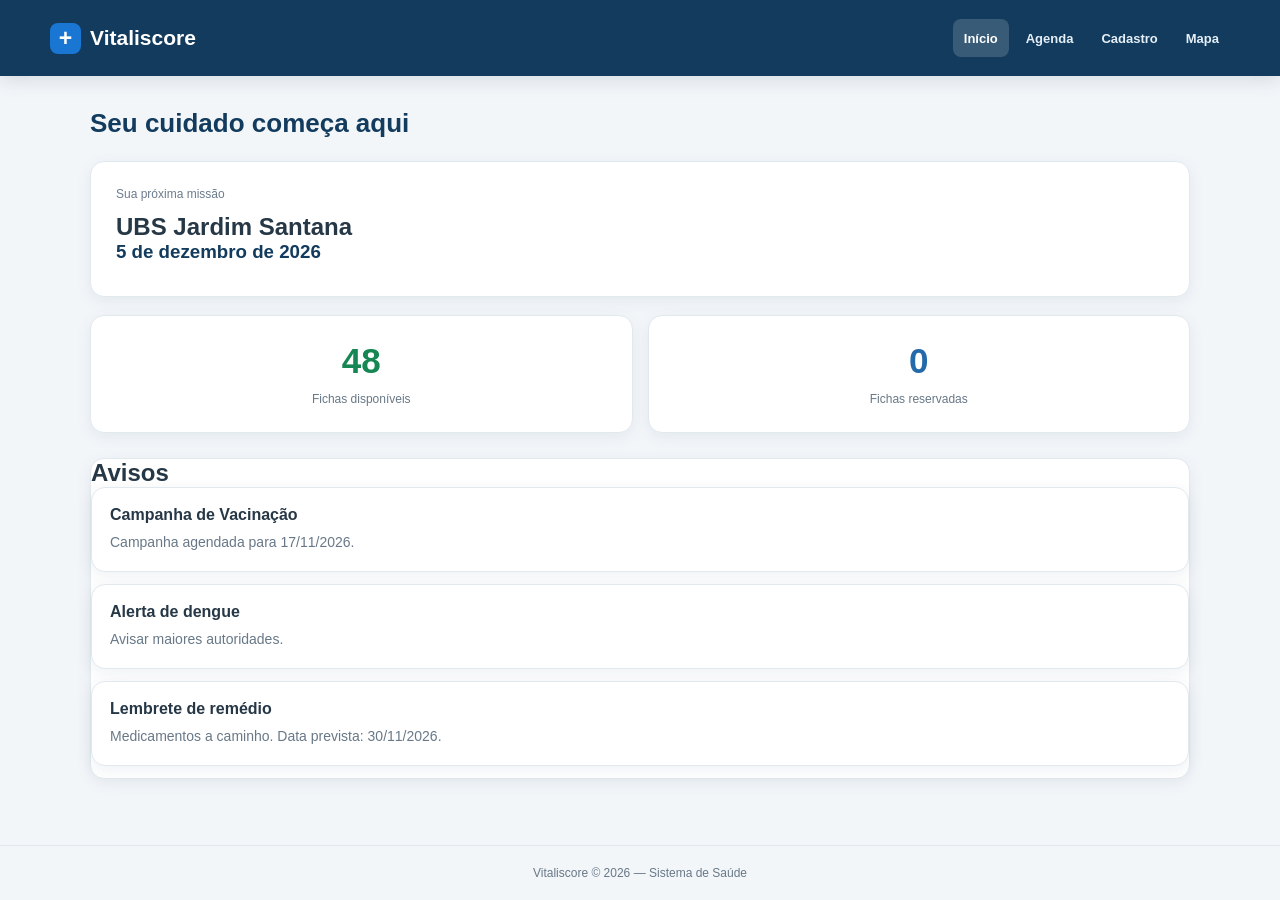
==== inicio.html @ ecdd8563 "Rename index.html to inicio.html" ====
<!DOCTYPE html>
<html lang="pt-BR">
<head>
    <meta charset="UTF-8">
    <meta name="viewport" content="width=device-width, initial-scale=1.0">
    <meta name="theme-color" content="#123b5d">
    <title>Início | Vitaliscore</title>
    <link rel="stylesheet" href="inicio.css">
    <link rel="stylesheet" href="comum.css">
</head>
<body>

    <header class="site-header">
        <div class="header-content">
            <a class="site-brand" href="index.html"><span class="brand-mark">+</span>Vitaliscore</a>
            <nav class="site-nav" aria-label="Navegação principal">
                <a href="index.html" aria-current="page">Início</a>
                <a href="agenda.html">Agenda</a>
                <a href="cadas.html">Cadastro</a>
                <a href="mapa.html">Mapa</a>
            </nav>
        </div>
    </header>

    <main class="home-content">
        <h1>Seu cuidado começa aqui</h1>

        <section class="quadrado card">
            <p>Sua próxima missão</p>
            <h2>UBS Jardim Santana</h2>
            <h3 id="data"></h3>
        </section>

        <section class="manu" aria-label="Resumo de fichas">
            <div class="ficha card">
                <h3 id="ficha">0</h3>
                <small>Fichas disponíveis</small>
            </div>
            <div class="fichas card">
                <h3 id="reservadas">0</h3>
                <small>Fichas reservadas</small>
            </div>
        </section>

        <section class="avisos">
            <h2>Avisos</h2>
            <div class="notificacao card">
                Campanha de Vacinação
                <p>Campanha agendada para 17/11/2026.</p>
            </div>
            <div class="notificacao card">
                Alerta de dengue
                <p>Avisar maiores autoridades.</p>
            </div>
            <div class="notificacao card">
                Lembrete de remédio
                <p>Medicamentos a caminho. Data prevista: 30/11/2026.</p>
            </div>
        </section>
    </main>

    <footer class="site-footer"><p>Vitaliscore © 2026 — Sistema de Saúde</p></footer>
    <script src="inicio.js"></script>

</body>
</html>
---- inicio.css ----
* {
    margin: 0;
    padding: 0;
    box-sizing: border-box;
}

body {
    font-family: Arial, sans-serif;
    background: #f3f6f9;
    color: #263746;
}

.home-content {
    width: min(1100px, calc(100% - 40px));
    margin: 32px auto 44px;
}

.home-content > h1 {
    margin: 0 0 22px;
    font-size: 26px;
    color: #123b5d;
}

/* CONSULTA */

.quadrado {
    background: #ffffff;
    margin: 0 0 18px;
    padding: 25px;
    border-radius: 14px;
    box-shadow: 0 3px 12px rgba(0,0,0,0.06);
}

.quadrado p {
    color: #6b7c8d;
    font-size: 12px;
    margin-bottom: 12px;
}

.quadrado h3 {
    margin-bottom: 8px;
    color: #123b5d;
}

/* FICHAS */

.manu {
    display: flex;
    gap: 15px;
    margin: 0 0 18px;
}

.ficha,
.fichas {
    background: white;
    flex: 1;
    padding: 25px 15px;
    border-radius: 14px;
    text-align: center;
    box-shadow: 0 3px 12px rgba(0,0,0,0.06);
}

.ficha h3 {
    color: #168653;
    font-size: 35px;
    margin-bottom: 8px;
}

.fichas h3 {
    color: #246aab;
    font-size: 35px;
    margin-bottom: 8px;
}

.ficha small,
.fichas small {
    color: #687887;
    font-size: 12px;
}

/* AVISOS */

.avisos {
    margin: 25px 0 0;
}

.avisos > h3 {
    color: #123b5d;
    margin-bottom: 15px;
}

.notificacao {
    background: white;
    padding: 18px;
    margin-bottom: 12px;
    border-radius: 12px;
    border-left: 4px solid #246aab;
    box-shadow: 0 3px 10px rgba(0,0,0,0.04);
    font-weight: bold;
}

.notificacao p {
    color: #687887;
    font-weight: normal;
    font-size: 14px;
    margin-top: 8px;
    line-height: 1.5;
}

/* AVISO DAS FICHAS */

#aviso {
    font-weight: bold;
}

/* RESPONSIVIDADE */

@media (max-width: 480px) {

    .home-content {
        width: calc(100% - 28px);
        margin: 24px auto 34px;
    }

    .home-content > h1 {
        font-size: 21px;
    }

    .manu {
        gap: 10px;
    }

    .ficha,
    .fichas {
        padding: 20px 8px;
    }

    .ficha h3,
    .fichas h3 {
        font-size: 29px;
    }

    .quadrado {
        padding: 20px;
    }

}
---- comum.css ----
:root {
    color-scheme: light;
    --brand: #123b5d;
    --brand-strong: #0d2f4b;
    --accent: #1976d2;
    --accent-soft: #eaf3fb;
    --text: #263746;
    --muted: #687887;
    --line: #e1e9ef;
    --surface: #ffffff;
    --page: #f3f6f9;
    --radius: 14px;
    --shadow: 0 4px 16px rgba(18, 59, 93, .07);
}

* {
    box-sizing: border-box;
}

body {
    min-height: 100vh;
    margin: 0;
    display: flex;
    flex-direction: column;
    font-family: Arial, "Segoe UI", sans-serif;
    color: var(--text);
    background: var(--page);
}

main {
    flex: 1;
}

.site-header {
    background: var(--brand);
    color: #fff;
    box-shadow: 0 4px 18px rgba(18, 59, 93, .14);
}

.header-content {
    width: min(1180px, calc(100% - 40px));
    min-height: 76px;
    margin: 0 auto;
    padding: 14px 0;
    display: flex;
    align-items: center;
    justify-content: space-between;
    flex-wrap: wrap;
    gap: 14px 24px;
}

.site-brand {
    display: inline-flex;
    align-items: center;
    gap: 9px;
    color: #fff;
    font-size: 21px;
    font-weight: 700;
    text-decoration: none;
    white-space: nowrap;
}

.brand-mark {
    display: inline-grid;
    width: 31px;
    height: 31px;
    place-items: center;
    border-radius: 8px;
    background: var(--accent);
    color: #fff;
    font-size: 23px;
    line-height: 1;
}

.site-nav {
    display: flex;
    align-items: center;
    justify-content: flex-end;
    flex-wrap: wrap;
    gap: 6px;
}

.site-nav a {
    display: inline-flex;
    min-height: 38px;
    align-items: center;
    padding: 8px 11px;
    border-radius: 8px;
    color: #e5eff7;
    font-size: 13px;
    font-weight: 600;
    text-decoration: none;
    transition: background .2s, color .2s;
}

.site-nav a:hover,
.site-nav a:focus-visible,
.site-nav a[aria-current="page"] {
    background: rgba(255, 255, 255, .16);
    color: #fff;
}

.site-footer {
    margin-top: auto;
    padding: 20px;
    border-top: 1px solid var(--line);
    color: var(--muted);
    text-align: center;
    font-size: 12px;
}

.site-footer p {
    margin: 0;
}

.card,
.panel,
.filtros,
.calendario,
.consulta,
.avisos,
.quadrado,
.ficha,
.fichas,
.notificacao {
    border: 1px solid var(--line);
    border-radius: var(--radius);
    background: var(--surface);
    box-shadow: var(--shadow);
}

button,
input,
select,
textarea {
    font: inherit;
}

button,
.btn {
    border-radius: 8px;
    transition: background-color .2s, border-color .2s, color .2s, transform .2s;
}

.btn-primary,
.btn-cadastrar,
.submit {
    border: 0;
    border-radius: 8px;
    background: var(--brand);
    color: #fff;
    font-weight: 700;
}

.btn-primary:hover,
.btn-cadastrar:hover,
.submit:hover {
    background: var(--brand-strong);
}

input,
select,
textarea {
    border-color: var(--line);
    border-radius: 8px;
    color: var(--text);
}

button:focus-visible,
a:focus-visible,
input:focus-visible,
select:focus-visible,
textarea:focus-visible {
    outline: 3px solid rgba(25, 118, 210, .3);
    outline-offset: 2px;
}

@media (max-width: 650px) {
    .header-content {
        width: calc(100% - 28px);
        justify-content: center;
        padding: 13px 0;
    }

    .site-brand {
        font-size: 19px;
    }

    .site-nav {
        width: 100%;
        justify-content: center;
        gap: 2px;
    }

    .site-nav a {
        min-height: 36px;
        padding: 7px 9px;
        font-size: 12px;
    }
}
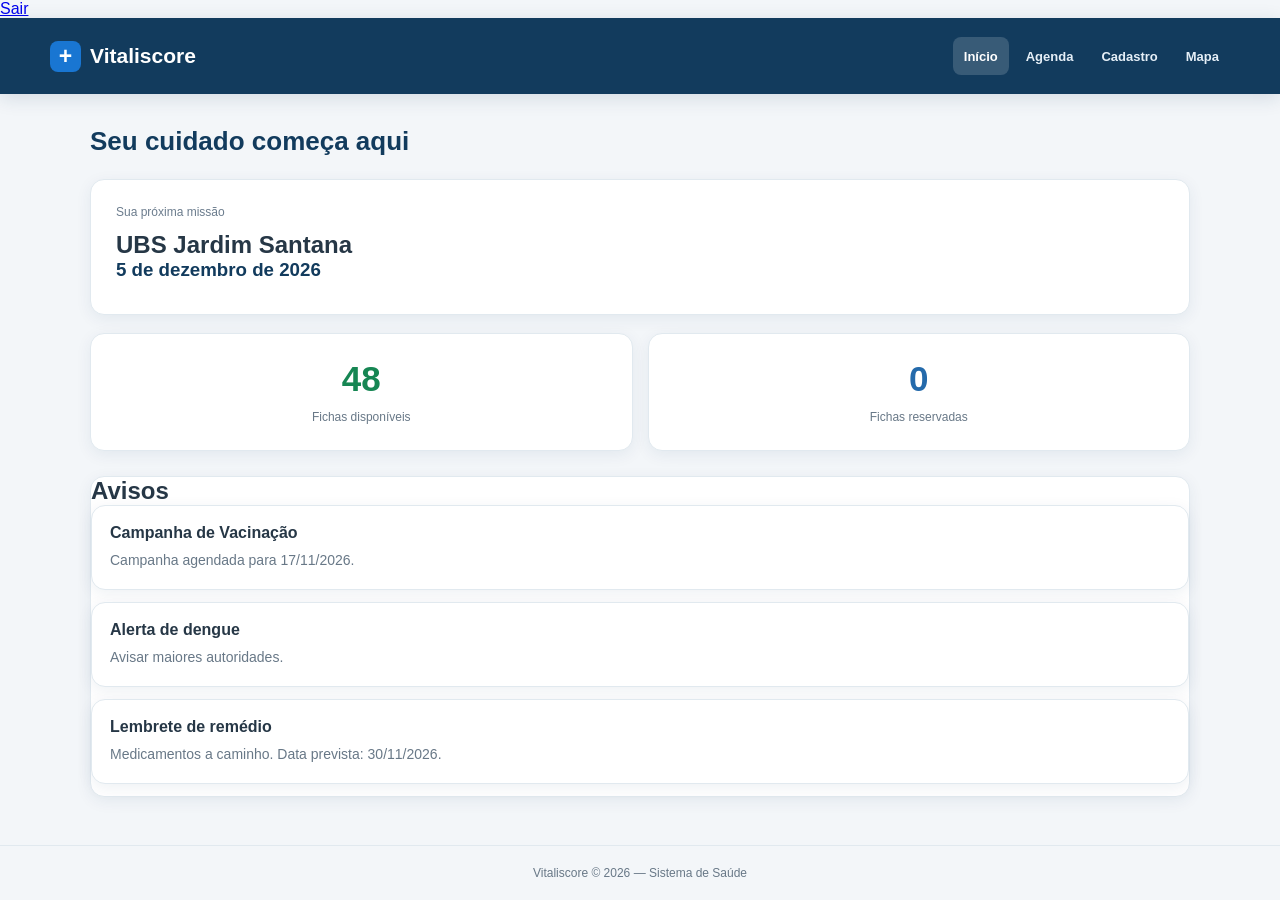
==== commit 87fcbad1: "Update inicio.html" ====
--- a/inicio.html
+++ b/inicio.html
@@ -8,6 +8,9 @@
     <title>Início | Vitaliscore</title>
     <link rel="stylesheet" href="inicio.css">
     <link rel="stylesheet" href="comum.css">
+    <a  href="../index.html" class="btn btn-outline btn-small"">
+                Sair
+            </a>
 </head>
 <body>
 
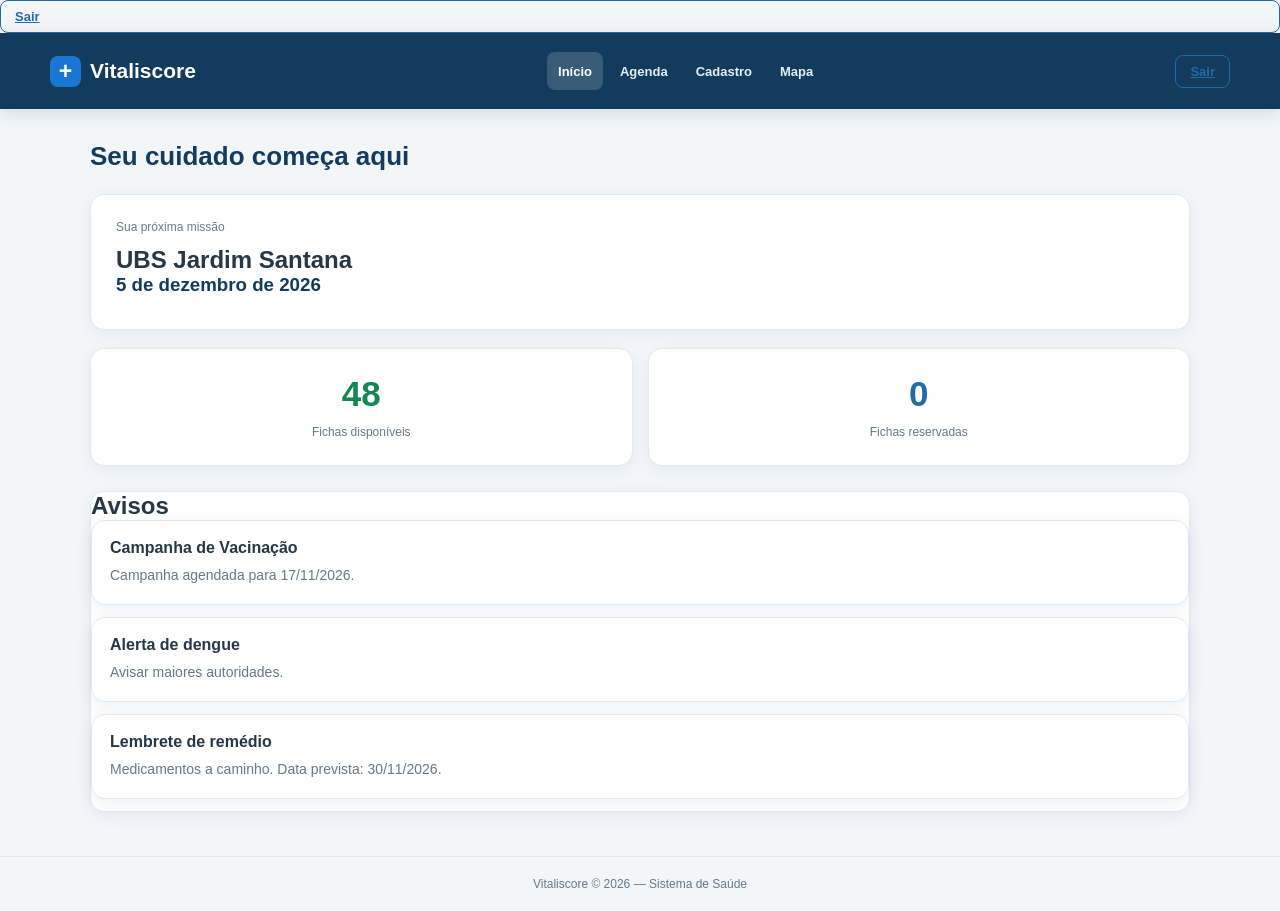
==== commit bfbdd1e2: "Update inicio.html" ====
--- a/inicio.html
+++ b/inicio.html
@@ -14,17 +14,26 @@
 </head>
 <body>
 
-    <header class="site-header">
-        <div class="header-content">
-            <a class="site-brand" href="index.html"><span class="brand-mark">+</span>Vitaliscore</a>
-            <nav class="site-nav" aria-label="Navegação principal">
-                <a href="index.html" aria-current="page">Início</a>
-                <a href="agenda.html">Agenda</a>
-                <a href="cadas.html">Cadastro</a>
-                <a href="mapa.html">Mapa</a>
-            </nav>
-        </div>
-    </header>
+   <header class="site-header">
+    <div class="header-content">
+
+        <a class="site-brand" href="index.html">
+            <span class="brand-mark">+</span>Vitaliscore
+        </a>
+
+        <nav class="site-nav" aria-label="Navegação principal">
+            <a href="index.html" aria-current="page">Início</a>
+            <a href="agenda.html">Agenda</a>
+            <a href="cadas.html">Cadastro</a>
+            <a href="mapa.html">Mapa</a>
+        </nav>
+
+        <a href="../index.html" class="btn btn-outline btn-small btn-sair">
+            Sair
+        </a>
+
+    </div>
+</header>
 
     <main class="home-content">
         <h1>Seu cuidado começa aqui</h1>
--- a/inicio.css
+++ b/inicio.css
@@ -10,6 +10,51 @@
     background: #f3f6f9;
     color: #263746;
 }
+user-chip {
+    color: #526879;
+    font-size: 13px;
+}
+
+.icon-btn {
+    background: #f3f6f9;
+    border: none;
+    padding: 1x;
+    border-radius: 8px;
+    cursor: pointer;
+    color: #123b5d;
+}
+
+.btn {
+    display: inline-block;
+    padding: 11px 18px;
+    border-radius: 8px;
+    font-weight: bold;
+    font-size: 13px;
+    cursor: pointer;
+    border: none;
+}
+
+.btn-outline {
+    border: 1px solid #246aab;
+    color: #246aab;
+    background: transparent;
+}
+
+.btn-primary {
+    background:  #163986;
+    color: white;
+    margin-top: 15px;
+    transition: 0.2s;
+}
+
+.btn-primary:hover {
+    background:  #163986;
+}
+
+.btn-small {
+    padding: 8px 14px;
+}
+
 
 .home-content {
     width: min(1100px, calc(100% - 40px));
